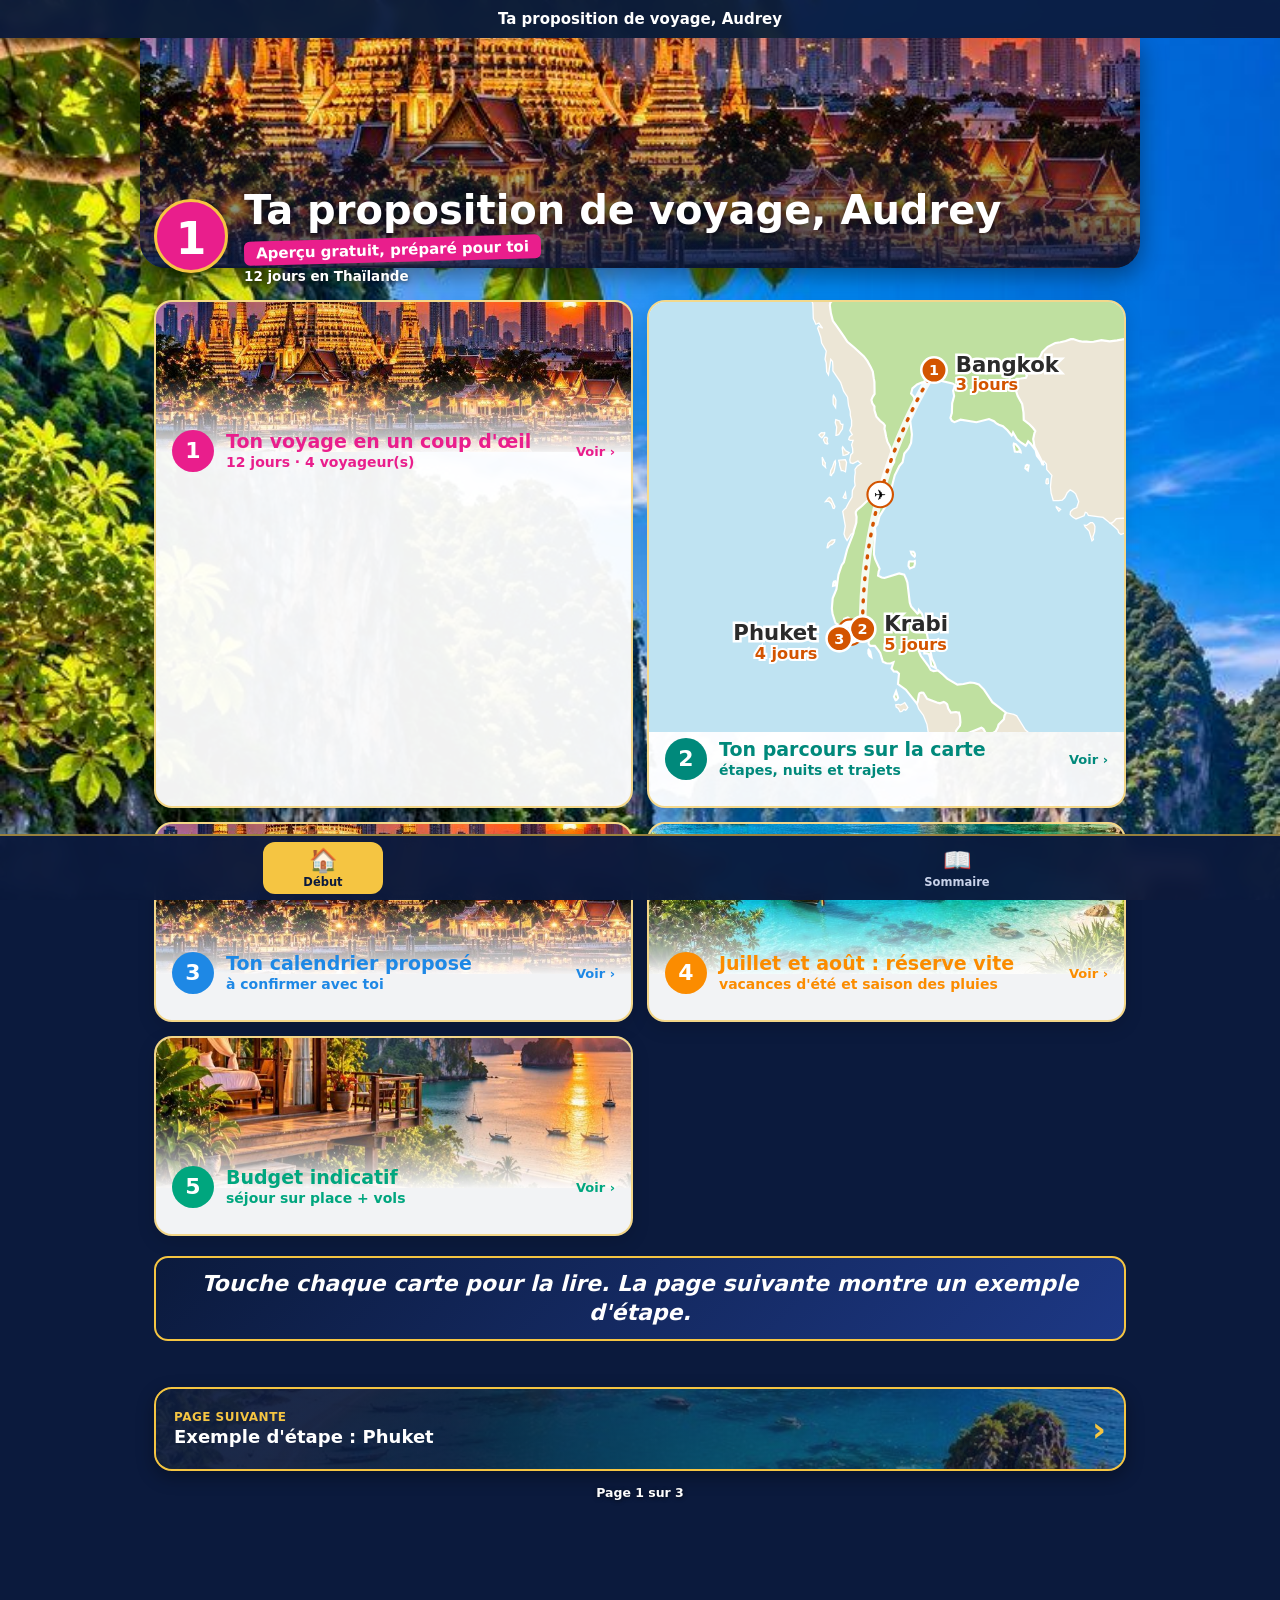
==== apercu-audrey-k7x2/index.html @ a40b2a5e "audrey" ====
<!doctype html><html lang=fr><head><meta charset=utf-8><meta name=viewport content="width=device-width,initial-scale=1,viewport-fit=cover"><title>Proposition de voyage · Thaï Malin</title>
<link rel=manifest href=manifest.webmanifest><meta name=theme-color content=#0b1a3d><link rel=apple-touch-icon href=icons/i192.png><link rel=stylesheet href=style.css?v=18></head>
<body><div class=bar><b id=bt>Thaï Malin</b></div><div id=app></div><div class=sheet id=sheet></div><div class=sheet id=vsheet></div><nav id=tabs class=tabs></nav>
<script>
/* Auto-réparation : purge les anciennes versions en mémoire, une seule fois */
(function(){var V='18';try{if(localStorage.getItem('tmv')===V)return;localStorage.setItem('tmv',V)}catch(_){return}
var p=[];if(navigator.serviceWorker)p.push(navigator.serviceWorker.getRegistrations().then(function(r){return Promise.all(r.map(function(x){return x.unregister()}))}));
if(window.caches)p.push(caches.keys().then(function(k){return Promise.all(k.map(function(x){return caches.delete(x)}))}));
Promise.all(p).then(function(){location.reload()})})();
</script>
<script src=moteur.js?v=18></script><script src=app.js?v=18></script></body></html>
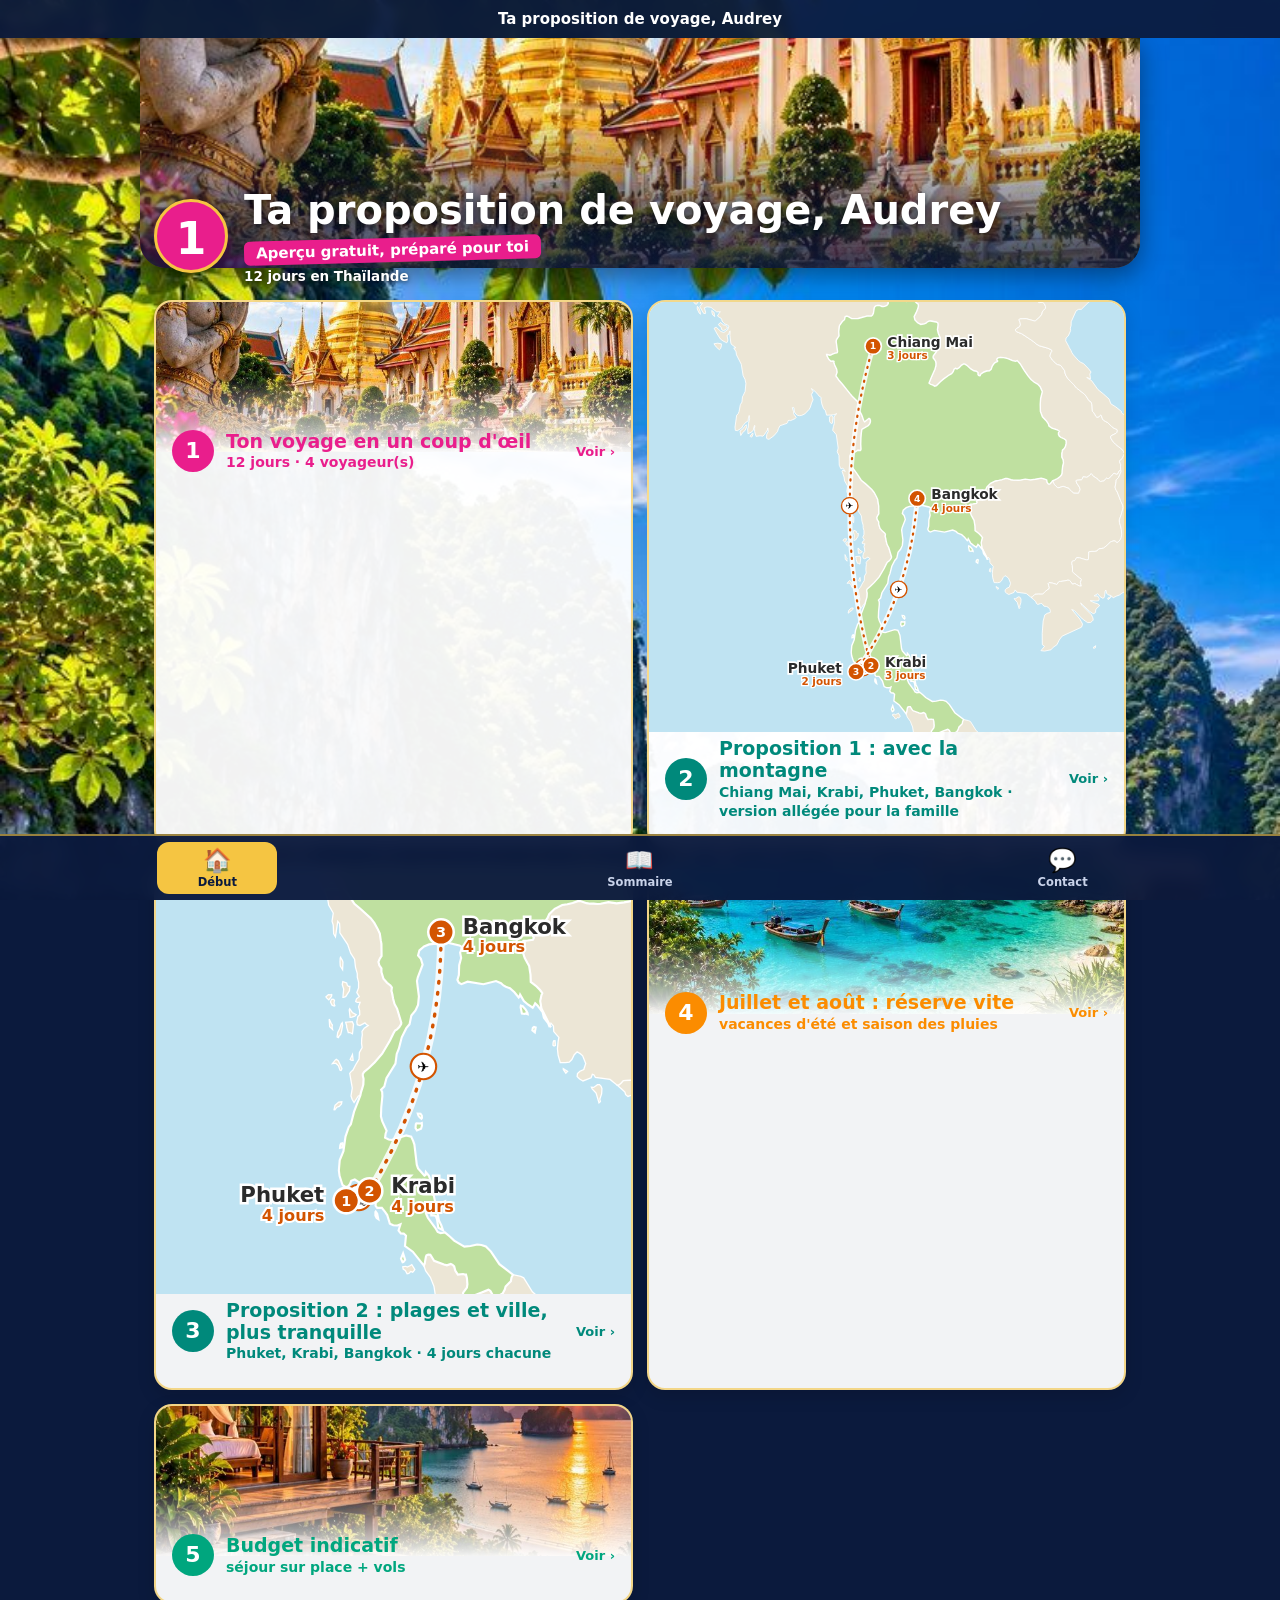
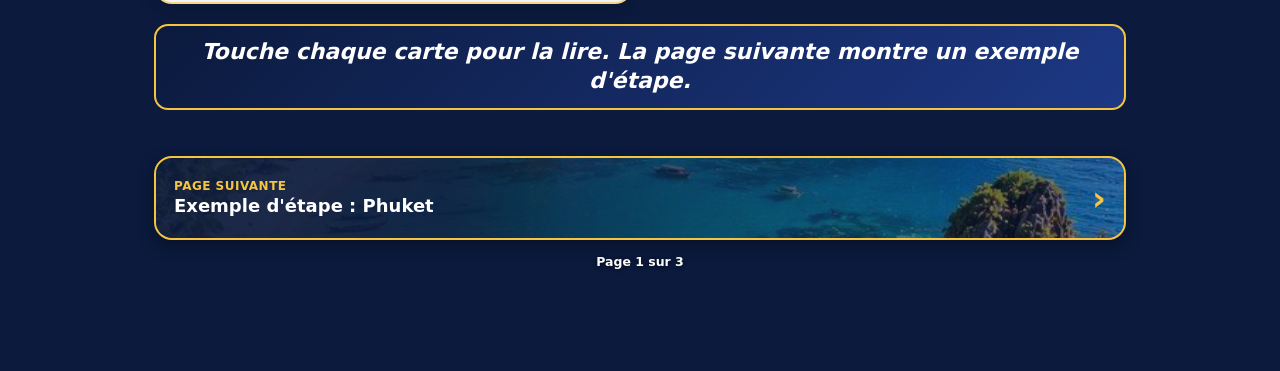
==== commit 8d5f4929: "audrey new final" ====
--- a/apercu-audrey-k7x2/index.html
+++ b/apercu-audrey-k7x2/index.html
@@ -1,11 +1,11 @@
 <!doctype html><html lang=fr><head><meta charset=utf-8><meta name=viewport content="width=device-width,initial-scale=1,viewport-fit=cover"><title>Proposition de voyage · Thaï Malin</title>
-<link rel=manifest href=manifest.webmanifest><meta name=theme-color content=#0b1a3d><link rel=apple-touch-icon href=icons/i192.png><link rel=stylesheet href=style.css?v=18></head>
+<link rel=manifest href=manifest.webmanifest><meta name=theme-color content=#0b1a3d><link rel=apple-touch-icon href=icons/i192.png><link rel=stylesheet href=style.css?v=19></head>
 <body><div class=bar><b id=bt>Thaï Malin</b></div><div id=app></div><div class=sheet id=sheet></div><div class=sheet id=vsheet></div><nav id=tabs class=tabs></nav>
 <script>
 /* Auto-réparation : purge les anciennes versions en mémoire, une seule fois */
-(function(){var V='18';try{if(localStorage.getItem('tmv')===V)return;localStorage.setItem('tmv',V)}catch(_){return}
+(function(){var V='19';try{if(localStorage.getItem('tmv')===V)return;localStorage.setItem('tmv',V)}catch(_){return}
 var p=[];if(navigator.serviceWorker)p.push(navigator.serviceWorker.getRegistrations().then(function(r){return Promise.all(r.map(function(x){return x.unregister()}))}));
 if(window.caches)p.push(caches.keys().then(function(k){return Promise.all(k.map(function(x){return caches.delete(x)}))}));
 Promise.all(p).then(function(){location.reload()})})();
 </script>
-<script src=moteur.js?v=18></script><script src=app.js?v=18></script></body></html>+<script src=moteur.js?v=19></script><script src=app.js?v=19></script></body></html>
